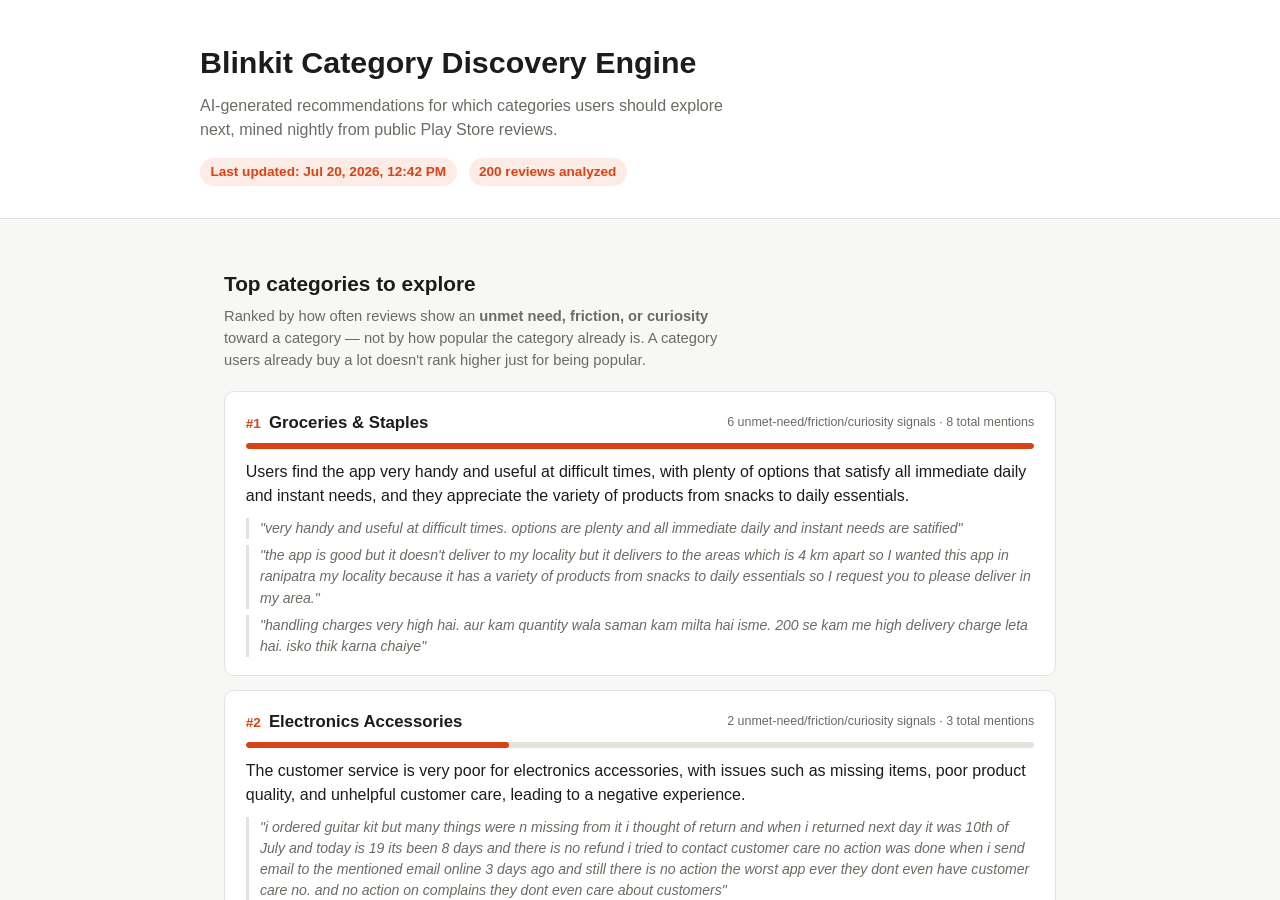
==== index.html @ 74d07f68 "Add live dashboard reading data/insights.json" ====
<!DOCTYPE html>
<html lang="en">
<head>
<meta charset="UTF-8">
<meta http-equiv="refresh" content="0; url=dashboard/">
<title>Blinkit Category Discovery Engine</title>
</head>
<body>
  <p>Redirecting to the <a href="dashboard/">dashboard</a>…</p>
</body>
</html>
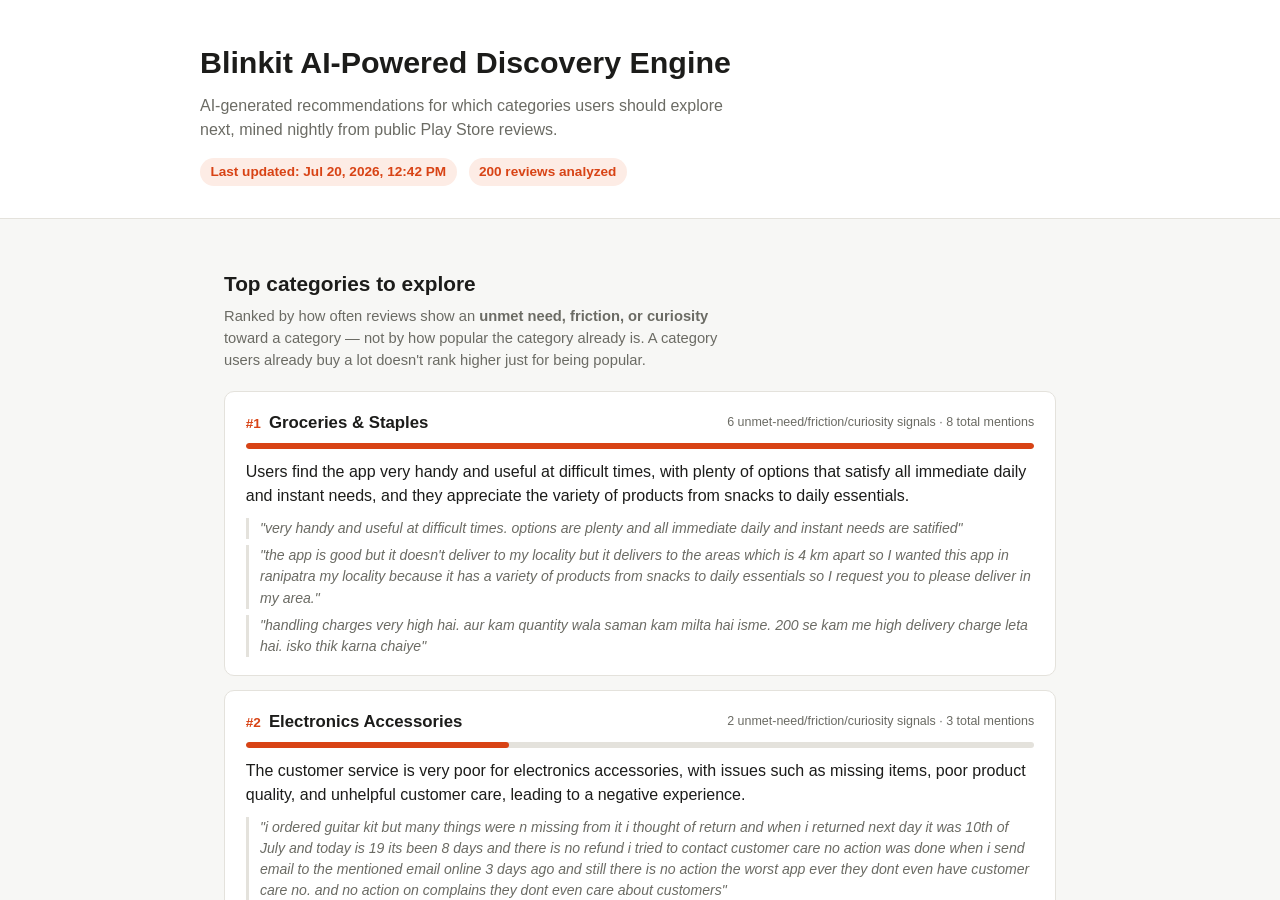
==== commit ccf5a299: "Rename to Blinkit AI-Powered Discovery Engine; fetch 500 reviews per run" ====
--- a/index.html
+++ b/index.html
@@ -3,7 +3,7 @@
 <head>
 <meta charset="UTF-8">
 <meta http-equiv="refresh" content="0; url=dashboard/">
-<title>Blinkit Category Discovery Engine</title>
+<title>Blinkit AI-Powered Discovery Engine</title>
 </head>
 <body>
   <p>Redirecting to the <a href="dashboard/">dashboard</a>…</p>
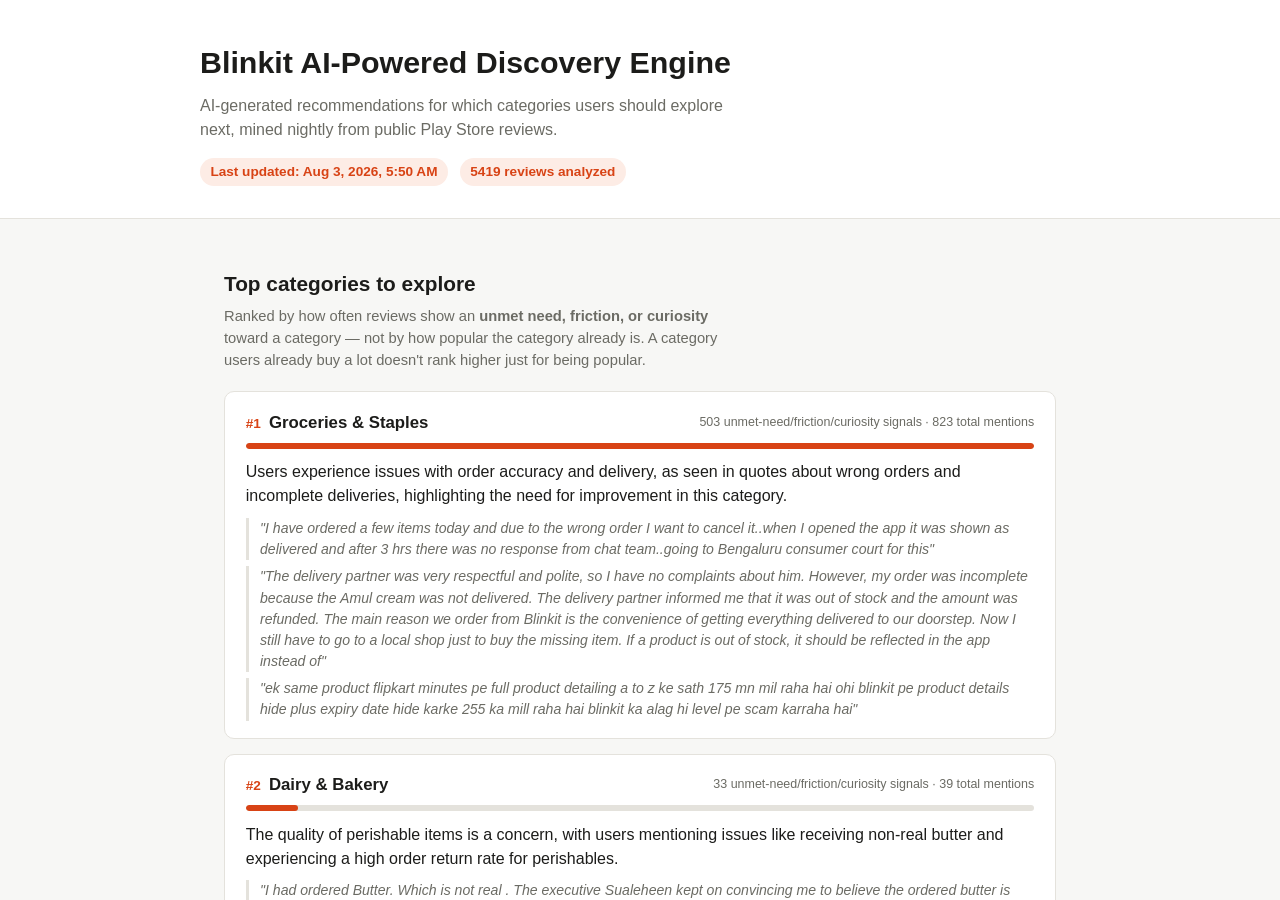
==== commit f4fea910: "Rename dashboard/ path to ai-discovery-engine/" ====
--- a/index.html
+++ b/index.html
@@ -2,10 +2,10 @@
 <html lang="en">
 <head>
 <meta charset="UTF-8">
-<meta http-equiv="refresh" content="0; url=dashboard/">
+<meta http-equiv="refresh" content="0; url=ai-discovery-engine/">
 <title>Blinkit AI-Powered Discovery Engine</title>
 </head>
 <body>
-  <p>Redirecting to the <a href="dashboard/">dashboard</a>…</p>
+  <p>Redirecting to the <a href="ai-discovery-engine/">dashboard</a>…</p>
 </body>
 </html>
